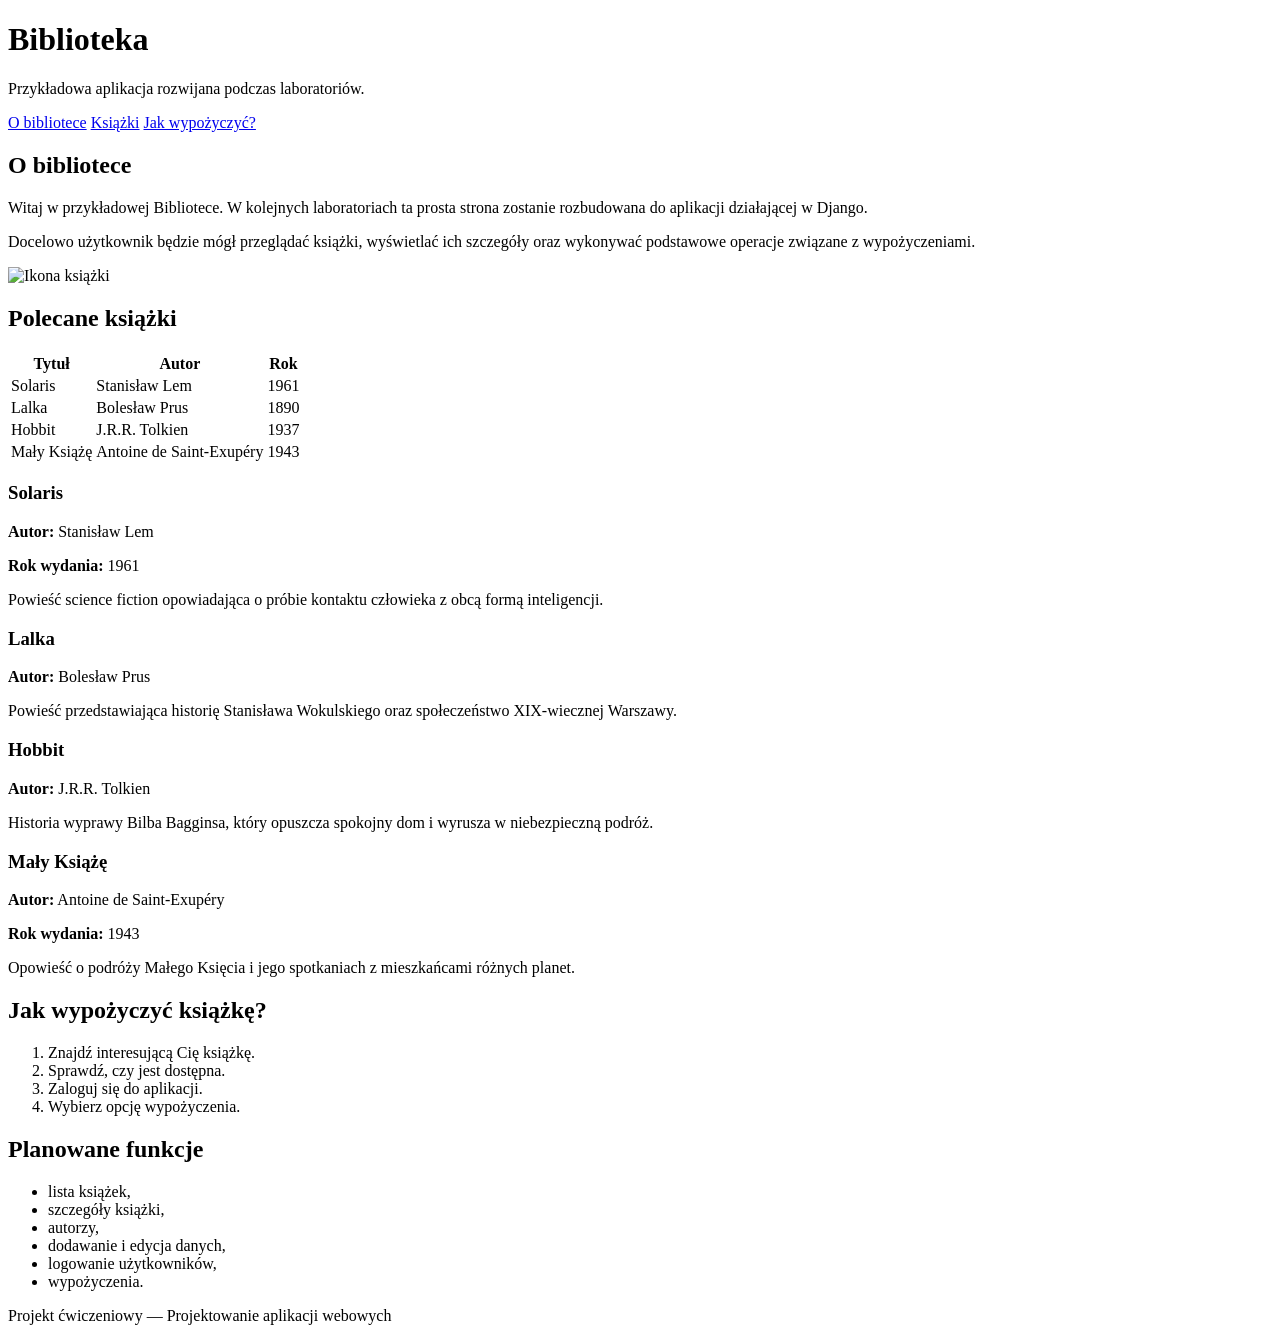
==== frontend/index.html @ 8253e2e3 "Dodano index.html" ====
<!DOCTYPE html>
<html lang="pl">
<head>
    <meta charset="UTF-8">
    <meta name="viewport" content="width=device-width, initial-scale=1.0">
    <title>Biblioteka</title>
</head>
<body>

    <header>
        <h1>Biblioteka</h1>

        <p>
            Przykładowa aplikacja rozwijana podczas laboratoriów.
        </p>

        <nav>
            <a href="#about">O bibliotece</a>
            <a href="#books">Książki</a>
            <a href="#rules">Jak wypożyczyć?</a>
        </nav>
    </header>

    <main>

        <section id="about">
            <h2>O bibliotece</h2>

            <p>
                Witaj w przykładowej Bibliotece.
                W kolejnych laboratoriach ta prosta strona zostanie
                rozbudowana do aplikacji działającej w Django.
            </p>

            <p>
                Docelowo użytkownik będzie mógł przeglądać książki,
                wyświetlać ich szczegóły oraz wykonywać podstawowe
                operacje związane z wypożyczeniami.
            </p>

            <img
                src="https://img.redro.pl/obrazy/ikona-ksiazki-logo-700-115049572.jpg"
                alt="Ikona książki"
                width="120"
            >
        </section>

        <section id="books">
            <h2>Polecane książki</h2>

            <table>
                <thead>
                    <tr>
                        <th>Tytuł</th>
                        <th>Autor</th>
                        <th>Rok</th>
                    </tr>
                </thead>
                <tbody>
                    <tr>
                        <td>Solaris</td>
                        <td>Stanisław Lem</td>
                        <td>1961</td>
                    </tr>
                    <tr>
                        <td>Lalka</td>
                        <td>Bolesław Prus</td>
                        <td>1890</td>
                    </tr>
                    <tr>
                        <td>Hobbit</td>
                        <td>J.R.R. Tolkien</td>
                        <td>1937</td>
                    </tr>
                    <tr>
                        <td>Mały Książę</td>
                        <td>Antoine de Saint-Exupéry</td>
                        <td>1943</td>
                    </tr>
                </tbody>
            </table>

            <article>
                <h3>Solaris</h3>

                <div class="book-info">
                    <p>
                        <strong>Autor:</strong> Stanisław Lem
                    </p>

                    <p>
                        <strong>Rok wydania:</strong> 1961
                    </p>
                </div>

                <p>
                    Powieść science fiction opowiadająca o próbie
                    kontaktu człowieka z obcą formą inteligencji.
                </p>
            </article>

            <article>
                <h3>Lalka</h3>

                <p>
                    <strong>Autor:</strong> Bolesław Prus
                </p>

                <p>
                    Powieść przedstawiająca historię Stanisława
                    Wokulskiego oraz społeczeństwo XIX-wiecznej Warszawy.
                </p>
            </article>

            <article>
                <h3>Hobbit</h3>

                <p>
                    <strong>Autor:</strong> J.R.R. Tolkien
                </p>

                <p>
                    Historia wyprawy Bilba Bagginsa, który opuszcza
                    spokojny dom i wyrusza w niebezpieczną podróż.
                </p>
            </article>

            <article>
                <h3>Mały Książę</h3>

                <div class="book-info">
                    <p>
                        <strong>Autor:</strong> Antoine de Saint-Exupéry
                    </p>

                    <p>
                        <strong>Rok wydania:</strong> 1943
                    </p>
                </div>

                <p>
                    Opowieść o podróży Małego Księcia i jego spotkaniach
                    z mieszkańcami różnych planet.
                </p>
</article>
        </section>

        <section id="rules">
            <h2>Jak wypożyczyć książkę?</h2>

            <ol>
                <li>Znajdź interesującą Cię książkę.</li>
                <li>Sprawdź, czy jest dostępna.</li>
                <li>Zaloguj się do aplikacji.</li>
                <li>Wybierz opcję wypożyczenia.</li>
            </ol>
        </section>

        <section>
            <h2>Planowane funkcje</h2>

            <ul>
                <li>lista książek,</li>
                <li>szczegóły książki,</li>
                <li>autorzy,</li>
                <li>dodawanie i edycja danych,</li>
                <li>logowanie użytkowników,</li>
                <li>wypożyczenia.</li>
            </ul>
        </section>

    </main>

    <footer>
        <p>
            Projekt ćwiczeniowy — Projektowanie aplikacji webowych
        </p>
    </footer>

</body>
</html>
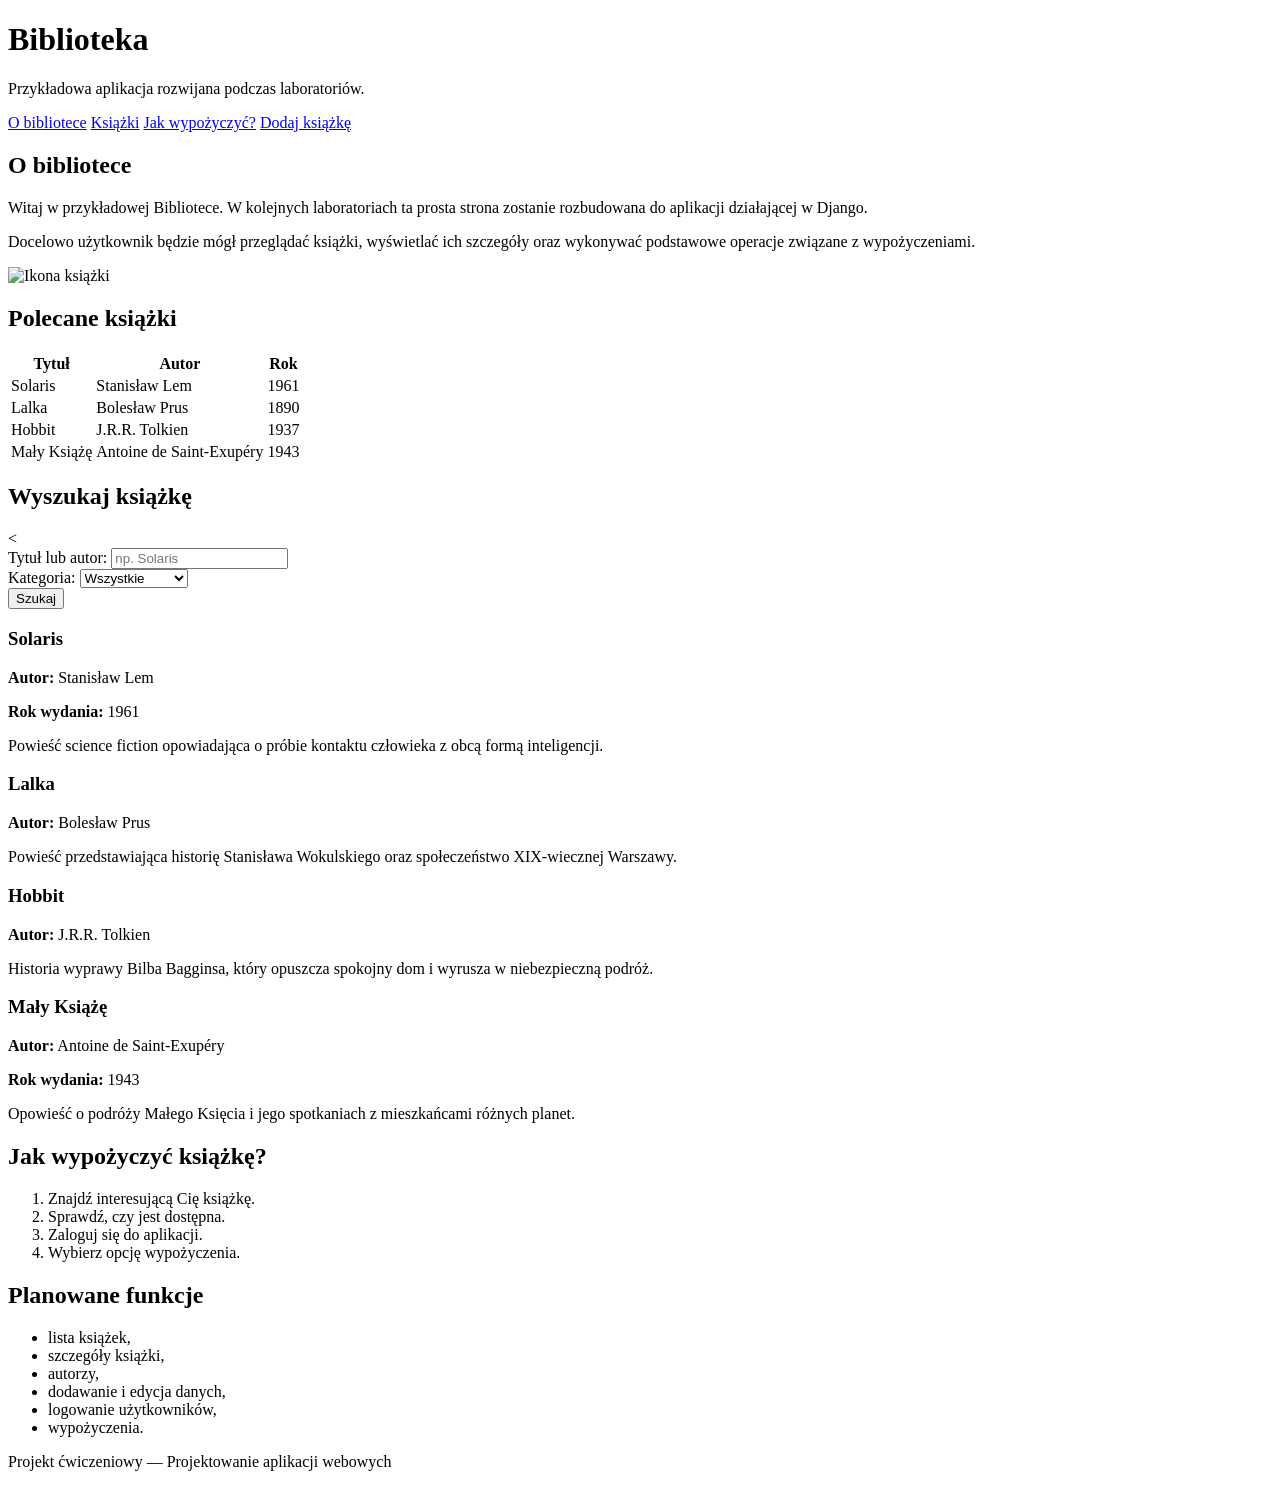
==== commit 9278d95c: "Dodano add_book.html i zmodyfikowano index.html" ====
--- a/frontend/index.html
+++ b/frontend/index.html
@@ -18,6 +18,9 @@
             <a href="#about">O bibliotece</a>
             <a href="#books">Książki</a>
             <a href="#rules">Jak wypożyczyć?</a>
+            <a href="add_book.html">
+    Dodaj książkę
+</a>
         </nav>
     </header>
 
@@ -79,6 +82,58 @@
                     </tr>
                 </tbody>
             </table>
+
+            <section id="search">
+                    <h2>Wyszukaj książkę</h2>
+
+                    <<form method="get">
+
+                        <div>
+                            <label for="query">
+                                Tytuł lub autor:
+                            </label>
+
+                            <input
+                                type="text"
+                                id="query"
+                                name="query"
+                                placeholder="np. Solaris"
+                            >
+                        </div>
+
+                        <div>
+                            <label for="search-category">
+                                Kategoria:
+                            </label>
+
+                            <select
+                                id="search-category"
+                                name="category"
+                            >
+                                <option value="">
+                                    Wszystkie
+                                </option>
+
+                                <option value="fantasy">
+                                    Fantasy
+                                </option>
+
+                                <option value="science-fiction">
+                                    Science fiction
+                                </option>
+
+                                <option value="crime">
+                                    Kryminał
+                                </option>
+                            </select>
+                        </div>
+
+                        <button type="submit">
+                            Szukaj
+                        </button>
+
+                    </form>
+                </section>
 
             <article>
                 <h3>Solaris</h3>
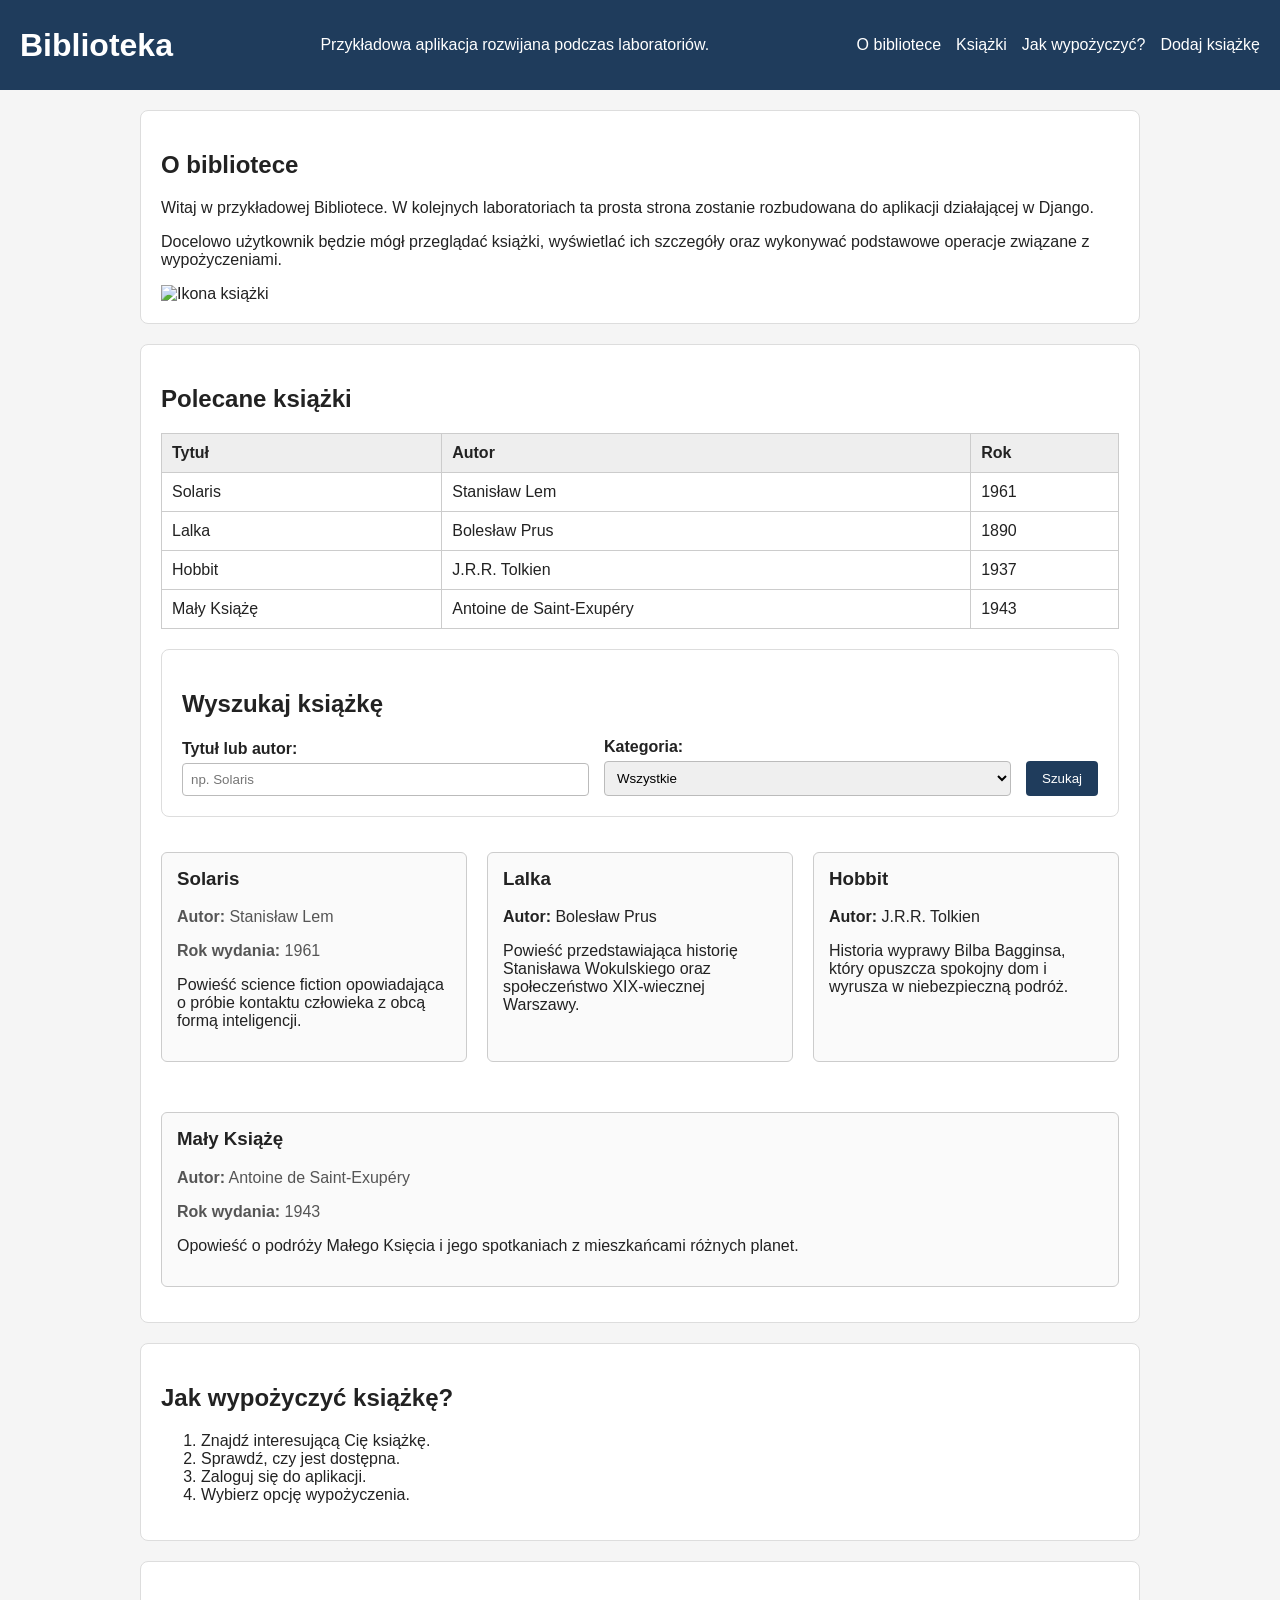
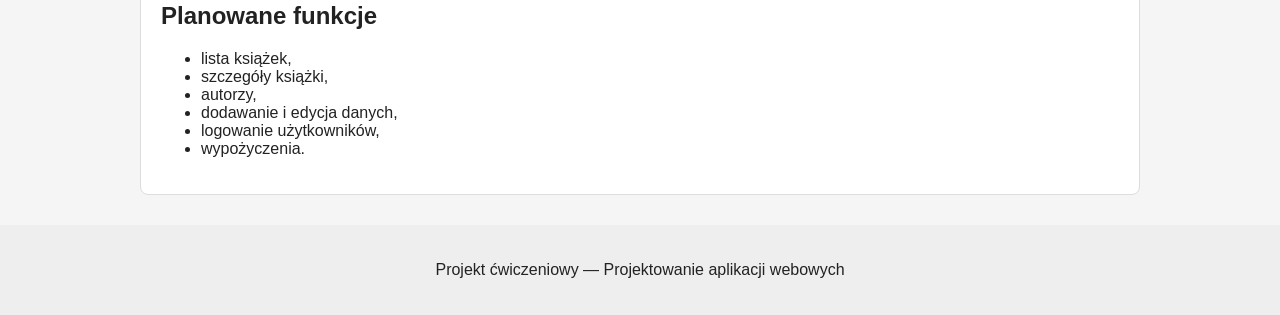
==== commit b738b67a: "Dodano arkusze stylów" ====
--- a/frontend/index.html
+++ b/frontend/index.html
@@ -4,6 +4,7 @@
     <meta charset="UTF-8">
     <meta name="viewport" content="width=device-width, initial-scale=1.0">
     <title>Biblioteka</title>
+    <link rel="stylesheet" href="css/styles.css">
 </head>
 <body>
 
@@ -86,7 +87,10 @@
             <section id="search">
                     <h2>Wyszukaj książkę</h2>
 
-                    <<form method="get">
+                    <form
+                        class="search-form"
+                        method="get"
+>
 
                         <div>
                             <label for="query">
@@ -135,69 +139,73 @@
                     </form>
                 </section>
 
-            <article>
-                <h3>Solaris</h3>
-
-                <div class="book-info">
-                    <p>
-                        <strong>Autor:</strong> Stanisław Lem
-                    </p>
-
-                    <p>
-                        <strong>Rok wydania:</strong> 1961
-                    </p>
-                </div>
-
-                <p>
-                    Powieść science fiction opowiadająca o próbie
-                    kontaktu człowieka z obcą formą inteligencji.
-                </p>
+                <div class="book-list">
+                            
+                        <article class="book-card">
+                            <h3>Solaris</h3>
+
+                            <div class="book-info">
+                                <p>
+                                    <strong>Autor:</strong> Stanisław Lem
+                                </p>
+
+                                <p>
+                                    <strong>Rok wydania:</strong> 1961
+                                </p>
+                            </div>
+
+                            <p>
+                                Powieść science fiction opowiadająca o próbie
+                                kontaktu człowieka z obcą formą inteligencji.
+                            </p>
+                        </article>
+
+                        <article class="book-card">
+                            <h3>Lalka</h3>
+
+                            <p>
+                                <strong>Autor:</strong> Bolesław Prus
+                            </p>
+
+                            <p>
+                                Powieść przedstawiająca historię Stanisława
+                                Wokulskiego oraz społeczeństwo XIX-wiecznej Warszawy.
+                            </p>
+                        </article>
+
+                        <article class="book-card">
+                            <h3>Hobbit</h3>
+
+                            <p>
+                                <strong>Autor:</strong> J.R.R. Tolkien
+                            </p>
+
+                            <p>
+                                Historia wyprawy Bilba Bagginsa, który opuszcza
+                                spokojny dom i wyrusza w niebezpieczną podróż.
+                            </p>
+                        </article>
+
+                        <article class="book-card">
+                            <h3>Mały Książę</h3>
+
+                            <div class="book-info">
+                                <p>
+                                    <strong>Autor:</strong> Antoine de Saint-Exupéry
+                                </p>
+
+                                <p>
+                                    <strong>Rok wydania:</strong> 1943
+                                </p>
+                            </div>
+
+                            <p>
+                                Opowieść o podróży Małego Księcia i jego spotkaniach
+                                z mieszkańcami różnych planet.
+                            </p>
             </article>
-
-            <article>
-                <h3>Lalka</h3>
-
-                <p>
-                    <strong>Autor:</strong> Bolesław Prus
-                </p>
-
-                <p>
-                    Powieść przedstawiająca historię Stanisława
-                    Wokulskiego oraz społeczeństwo XIX-wiecznej Warszawy.
-                </p>
-            </article>
-
-            <article>
-                <h3>Hobbit</h3>
-
-                <p>
-                    <strong>Autor:</strong> J.R.R. Tolkien
-                </p>
-
-                <p>
-                    Historia wyprawy Bilba Bagginsa, który opuszcza
-                    spokojny dom i wyrusza w niebezpieczną podróż.
-                </p>
-            </article>
-
-            <article>
-                <h3>Mały Książę</h3>
-
-                <div class="book-info">
-                    <p>
-                        <strong>Autor:</strong> Antoine de Saint-Exupéry
-                    </p>
-
-                    <p>
-                        <strong>Rok wydania:</strong> 1943
-                    </p>
-                </div>
-
-                <p>
-                    Opowieść o podróży Małego Księcia i jego spotkaniach
-                    z mieszkańcami różnych planet.
-                </p>
-</article>
+        </div>
+
         </section>
 
         <section id="rules">
--- a/frontend/css/styles.css
+++ b/frontend/css/styles.css
@@ -0,0 +1,230 @@
+body {
+    margin: 0;
+
+    background-color: #f5f5f5;
+    color: #222222;
+
+    font-family: Arial, Helvetica, sans-serif;
+}
+
+header {
+    display: flex;
+
+    justify-content: space-between;
+    align-items: center;
+
+    gap: 20px;
+
+    background-color: #1f3c5c;
+    color: white;
+
+    padding: 20px;
+}
+
+header h1 {
+    margin: 0;
+}
+
+nav {
+    display: flex;
+    gap: 15px;
+}
+
+nav a {
+    color: white;
+    text-decoration: none;
+}
+
+nav a:hover {
+    text-decoration: underline;
+}
+
+main {
+    width: 90%;
+    max-width: 1000px;
+
+    margin: 0 auto;
+}
+
+section {
+    background-color: white;
+
+    margin: 20px 0;
+    padding: 20px;
+
+    border: 1px solid #dddddd;
+    border-radius: 8px;
+}
+
+.book-card {
+    border: 1px solid #cccccc;
+    border-radius: 6px;
+
+    padding: 15px;
+    margin: 15px 0;
+
+    background-color: #fafafa;
+}
+
+.book-card h3 {
+    margin-top: 0;
+}
+
+.book-info {
+    color: #555555;
+}
+
+img {
+    max-width: 100%;
+    height: auto;
+}
+
+.library-image {
+    width: 300px;
+    border-radius: 8px;
+}
+
+table {
+    width: 100%;
+
+    border-collapse: collapse;
+
+    margin: 20px 0;
+}
+
+th,
+td {
+    border: 1px solid #cccccc;
+
+    padding: 10px;
+
+    text-align: left;
+}
+
+th {
+    background-color: #eeeeee;
+}
+
+form {
+    max-width: 600px;
+}
+
+form div {
+    margin-bottom: 15px;
+}
+
+label {
+    display: block;
+
+    margin-bottom: 5px;
+
+    font-weight: bold;
+}
+
+input[type="text"],
+input[type="email"],
+input[type="password"],
+input[type="number"],
+input[type="date"],
+select,
+textarea {
+    width: 100%;
+
+    padding: 8px;
+
+    border: 1px solid #bbbbbb;
+    border-radius: 4px;
+
+    box-sizing: border-box;
+}
+
+button {
+    background-color: #1f3c5c;
+    color: white;
+
+    border: none;
+    border-radius: 4px;
+
+    padding: 10px 16px;
+
+    cursor: pointer;
+}
+
+button:hover {
+    background-color: #315c87;
+}
+
+footer {
+    margin-top: 30px;
+    padding: 20px;
+
+    text-align: center;
+
+    background-color: #eeeeee;
+}
+.book-list {
+    display: flex;
+
+    gap: 20px;
+}
+.book-list {
+    display: flex;
+
+    gap: 20px;
+
+    flex-wrap: wrap;
+}
+.book-list {
+    display: flex;
+
+    gap: 20px;
+    flex-wrap: wrap;
+}
+
+.book-card {
+    flex: 1 1 250px;
+
+    border: 1px solid #cccccc;
+    border-radius: 6px;
+
+    padding: 15px;
+
+    background-color: #fafafa;
+}
+.search-form {
+    display: flex;
+
+    gap: 15px;
+
+    align-items: end;
+
+    max-width: none;
+}
+.search-form div {
+    flex: 1;
+    margin-bottom: 0;
+}
+.search-form button {
+    flex: 0 0 auto;
+}
+@media (max-width: 700px) {
+
+    header {
+        flex-direction: column;
+        align-items: flex-start;
+    }
+
+    nav {
+        flex-direction: column;
+    }
+
+    .search-form {
+        flex-direction: column;
+        align-items: stretch;
+    }
+
+    main {
+        width: 95%;
+    }
+
+}
